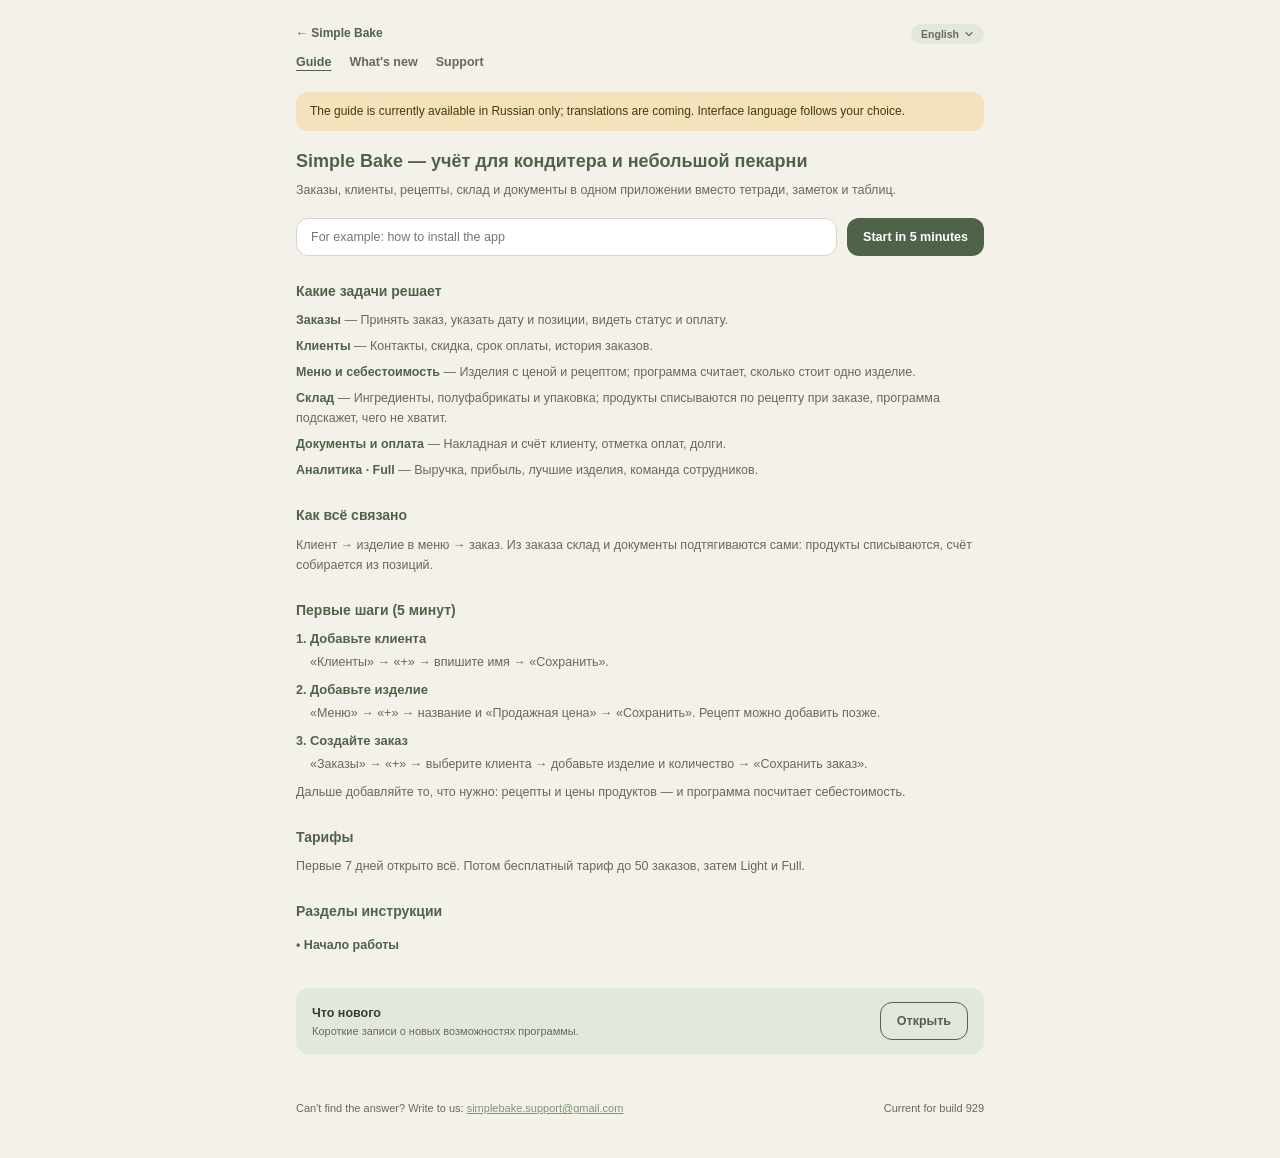
==== faq/index.html @ 9cab0dc3 "FAQ: оформление как у privacy/terms (системный шрифт, узкая колонка, без карточек) Co-Authored-By: C" ====
<!DOCTYPE html>
<html lang="ru"><head><meta charset="utf-8"><meta name="viewport" content="width=device-width,initial-scale=1"><meta name="robots" content="noindex">
<title>Инструкция — Simple Bake</title>

<link rel="stylesheet" href="/faq/faq.css?v=5"></head>
<body data-page="home"><div id="app"><p style="padding:2rem">…</p></div><script src="/faq/faq.js?v=5"></script></body></html>
---- faq/faq.css ----
/* Оформление как у privacy.html / terms.html / delete-account.html: системный шрифт, узкая колонка, зелёные заголовки */
:root{--cream:#f4f1ea;--sage:#7c9473;--sage-dark:#4f6349;--sage-light:#e3e8df;--ink:#3c3a34;--muted:#6b675d;--line:#e0dccf}
*{box-sizing:border-box}
html,body{margin:0}
body{font-family:'Segoe UI',Arial,sans-serif;background:var(--cream);color:var(--ink);line-height:1.6;font-size:12.5px}
a{color:var(--sage)}
h1{color:var(--sage-dark);font-size:18px;margin:0 0 4px}
h2{color:var(--sage-dark);font-size:14px;margin:24px 0 8px}
h3{font-size:13px;margin:0}
p{color:var(--muted);margin:0 0 10px}
.wrap{max-width:720px;margin:0 auto;padding:0 16px}
header.top .wrap{display:flex;flex-wrap:wrap;gap:8px 16px;align-items:center;padding-top:24px;padding-bottom:12px}
.wordmark{font-size:12px;font-weight:600;color:var(--sage-dark);text-decoration:none;order:1;margin-right:auto}
.wordmark::before{content:'← '}
.langs{order:2}
nav.main{order:3;flex:0 0 100%;display:flex;flex-wrap:wrap;gap:4px 18px;font-size:12.5px;font-weight:600}
nav.main a{text-decoration:none;color:var(--muted)}
nav.main a[aria-current="page"]{color:var(--sage-dark);text-decoration:underline;text-underline-offset:4px}
main{padding:8px 0 40px}
.eyebrow{display:none}
.lead{font-size:12.5px;color:var(--muted);margin:0 0 18px}
.notice{background:#f3e3bd;color:#4d3705;border-radius:12px;padding:10px 14px;margin:0 0 16px;font-size:12px}
.searchrow{display:flex;flex-wrap:wrap;gap:10px;align-items:center}
.searchrow input{flex:1 1 240px;height:38px;border:1px solid #d8d4c8;border-radius:12px;padding:0 14px;font:inherit;background:#fff;color:var(--ink)}
.btn{display:inline-flex;align-items:center;height:38px;padding:0 16px;border-radius:12px;background:var(--sage-dark);color:#fff;text-decoration:none;font-weight:700;font-size:12.5px}
.btn:hover{background:#3e5039;color:#fff}
.btn.ghost{background:transparent;color:var(--sage-dark);border:1px solid var(--sage-dark)}
:focus-visible{outline:2px solid var(--sage);outline-offset:2px}
section.block{margin:0}
.cards{display:block}
.card,.step{margin:0 0 6px;padding:0;background:none;border:0}
.card .tag{display:inline;font-weight:700;color:var(--sage-dark);font-size:12.5px}
.card .tag::after{content:' — ';font-weight:400;color:var(--muted)}
.card p{display:inline;margin:0}
.step .n{display:inline;font-weight:700;color:var(--sage-dark)}
.step .n::after{content:'. '}
.step h3{display:inline;color:var(--sage-dark)}
.step p{margin:2px 0 8px 14px}
.note{margin:8px 0 0}
.seclinks{display:block}
.seclinks a{display:block;padding:5px 0;text-decoration:none;font-weight:600;color:var(--sage-dark)}
.seclinks a::before{content:'• ';color:var(--muted)}
.results{margin:12px 0 0}
.results a{display:block;padding:8px 0;border-bottom:1px solid var(--line);text-decoration:none;color:var(--sage-dark);font-weight:600}
.results small{display:block;color:var(--muted);font-weight:400}
.newsbar,.help{margin-top:28px;background:var(--sage-light);border-radius:12px;padding:14px 16px;font-size:12.5px;display:flex;flex-wrap:wrap;gap:10px 16px;align-items:center;justify-content:space-between}
.help{display:block}
.layout{display:block}
aside.side{margin:0 0 14px}
aside.side .lbl{font-size:11px;font-weight:700;letter-spacing:.06em;color:var(--muted);margin-bottom:4px}
aside.side nav{display:flex;flex-wrap:wrap;gap:4px 16px}
aside.side a{text-decoration:none;color:var(--muted);font-weight:600}
aside.side a[aria-current="page"]{color:var(--sage-dark);text-decoration:underline;text-underline-offset:4px}
.crumbs{font-size:11px;color:var(--muted);margin:0 0 6px}
details.item{border-bottom:1px solid var(--line)}
details.item>summary{padding:11px 0;cursor:pointer;font-weight:700;font-size:13.5px;color:var(--sage-dark);display:flex;gap:12px;align-items:center;justify-content:space-between;list-style:none}
details.item>summary::-webkit-details-marker{display:none}
details.item>summary .plus{font-size:18px;flex:none;color:var(--sage)}
details.item[open]>summary .plus{transform:rotate(45deg)}
details.item .body{padding:0 0 12px;font-size:12.5px}
details.item .body p{color:var(--muted)}
.chips{display:flex;flex-wrap:wrap;gap:8px;align-items:center;margin-top:8px}
.chip{background:var(--sage-light);border-radius:999px;padding:2px 10px;font-size:10.5px;font-weight:700;color:var(--sage-dark)}
.meta{font-size:11px;color:var(--muted)}
.news-day{font-size:12px;letter-spacing:.04em;color:var(--sage-dark);margin:20px 0 6px}
article.entry{padding:10px 0;border-bottom:1px solid var(--line)}
article.entry h3{color:var(--sage-dark);margin:4px 0}
article.entry p{margin:0 0 6px}
.badge{background:#f3e3c4;color:#8a6a24;border-radius:999px;padding:2px 8px;font-size:10px;font-weight:700;margin-left:8px;text-transform:uppercase;letter-spacing:.03em}
footer.bot{font-size:11px;color:var(--muted)}
footer.bot .wrap{display:flex;flex-wrap:wrap;gap:6px 20px;justify-content:space-between;padding-top:6px;padding-bottom:40px}
.langs{position:relative;display:inline-block}
.lang-btn{display:inline-flex;align-items:center;gap:5px;background:var(--sage-light);border:0;border-radius:999px;padding:4px 10px;font:700 10.5px 'Segoe UI',Arial,sans-serif;color:var(--muted);cursor:pointer}
.lang-btn svg{width:10px;height:10px}
.lang-list{display:none;position:absolute;right:0;top:calc(100% + 8px);z-index:50;width:min(270px,calc(100vw - 32px));background:#fffdf8;border-radius:20px;padding:10px;box-shadow:0 22px 44px -14px rgba(40,32,12,.45),0 4px 10px -4px rgba(40,32,12,.18);border:1px solid rgba(255,255,255,.9);flex-direction:column;gap:10px}
.langs.open .lang-list{display:flex}
.lang-item{display:flex;align-items:center;justify-content:space-between;min-height:48px;padding:8px 12px;border:1px solid rgba(255,255,255,.9);border-radius:14px;background:#fff;box-shadow:0 12px 24px -10px rgba(70,58,30,.32),0 3px 6px -2px rgba(70,58,30,.12),inset 0 1px 0 #fff;font-size:14.5px;font-weight:600;color:#322f28;text-decoration:none}
.lang-item.selected{box-shadow:0 0 0 2px rgba(124,148,115,.6),0 12px 24px -10px rgba(70,58,30,.32);color:var(--sage-dark)}
.lang-hint{font-size:12px;font-weight:500;color:#8d887b;margin-left:4px}
.lang-draft{display:inline-block;font-size:9px;font-weight:700;letter-spacing:.03em;text-transform:uppercase;background:#f3e3c4;color:#8a6a24;padding:2px 6px;border-radius:999px;margin-left:6px;vertical-align:middle}
.lang-check{width:18px;height:18px;flex:none}
.embedbar{position:sticky;top:0;z-index:20;display:flex;gap:18px;align-items:center;padding:10px 16px;background:var(--cream);border-bottom:1px solid var(--line);font-size:12.5px;font-weight:600}
.embedbar a{text-decoration:none;color:var(--muted);padding:2px 0}
.embedbar a[aria-current="page"]{color:var(--sage-dark);text-decoration:underline;text-underline-offset:4px}
body.embed main{padding-top:14px}
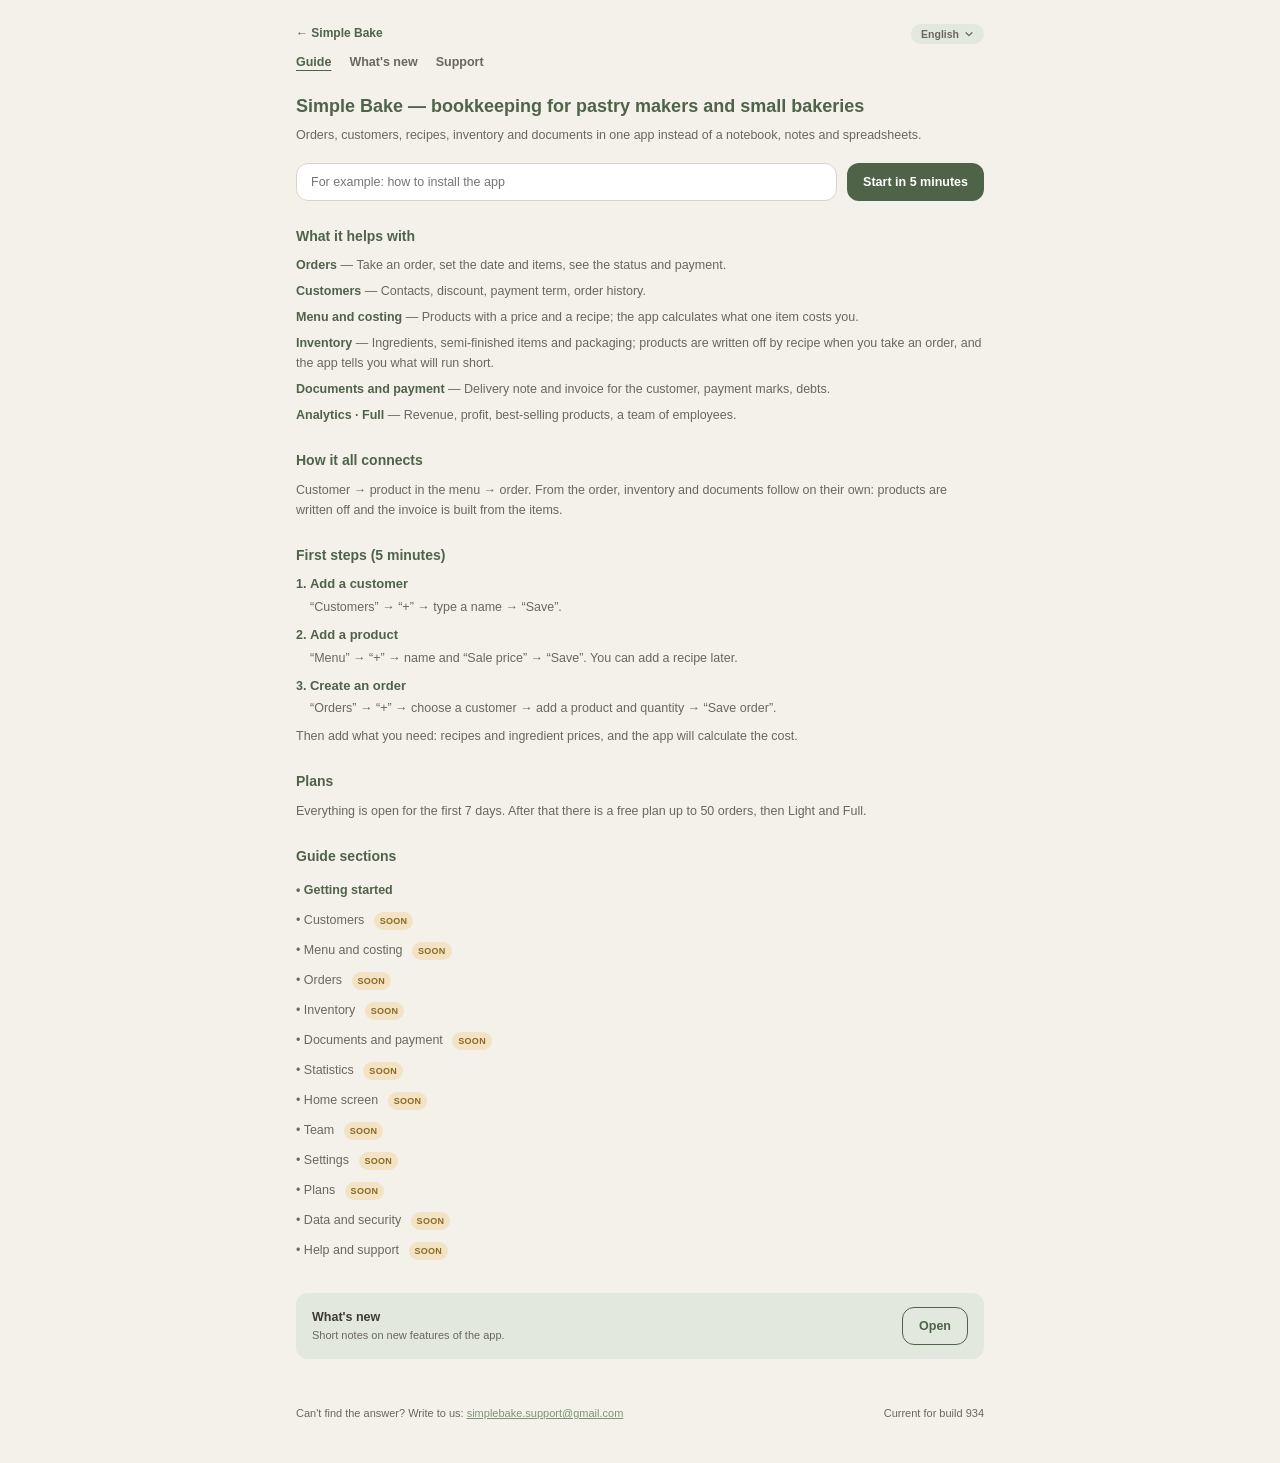
==== commit 3306141c: "FAQ: русский и английский, заглушки неготовых разделов, счётчик GoatCounter, сборка 934 Co-Authored-" ====
--- a/faq/index.html
+++ b/faq/index.html
@@ -2,5 +2,6 @@
 <html lang="ru"><head><meta charset="utf-8"><meta name="viewport" content="width=device-width,initial-scale=1"><meta name="robots" content="noindex">
 <title>Инструкция — Simple Bake</title>
 
-<link rel="stylesheet" href="/faq/faq.css?v=5"></head>
-<body data-page="home"><div id="app"><p style="padding:2rem">…</p></div><script src="/faq/faq.js?v=5"></script></body></html>
+<link rel="stylesheet" href="/faq/faq.css?v=8"></head>
+<body data-page="home"><div id="app"><p style="padding:2rem">…</p></div><script src="/faq/faq.js?v=8"></script><script>window.goatcounter={allow_frame:true,path:function(p){var q=location.search,s=/[?&]s=([^&#]*)/.exec(q),e=/[?&]embed=1(&|$|#)/.test(q),r=location.pathname.replace(/^\/faq/,'').replace(/\/index\.html$/,'/');if(s&&r.indexOf('/section')===0)r='/section/'+s[1];return (e?'/faq-app':'/faq')+(r==='/'?'':r)}}</script>
+<script data-goatcounter="https://simple-bake.goatcounter.com/count" async src="//gc.zgo.at/count.js"></script></body></html>
--- a/faq/faq.css
+++ b/faq/faq.css
@@ -83,3 +83,7 @@
 .embedbar a{text-decoration:none;color:var(--muted);padding:2px 0}
 .embedbar a[aria-current="page"]{color:var(--sage-dark);text-decoration:underline;text-underline-offset:4px}
 body.embed main{padding-top:14px}
+.seclinks a.soon,aside.side a.soon{color:var(--muted);font-weight:400}
+.soon-tag{display:inline-block;font-size:9px;font-weight:700;letter-spacing:.03em;text-transform:uppercase;background:#f3e3c4;color:#8a6a24;padding:2px 6px;border-radius:999px;margin-left:6px;vertical-align:middle}
+.stub{background:var(--sage-light);border-radius:12px;padding:14px 16px;margin:12px 0}
+.stub p{color:var(--ink);margin:0 0 8px}
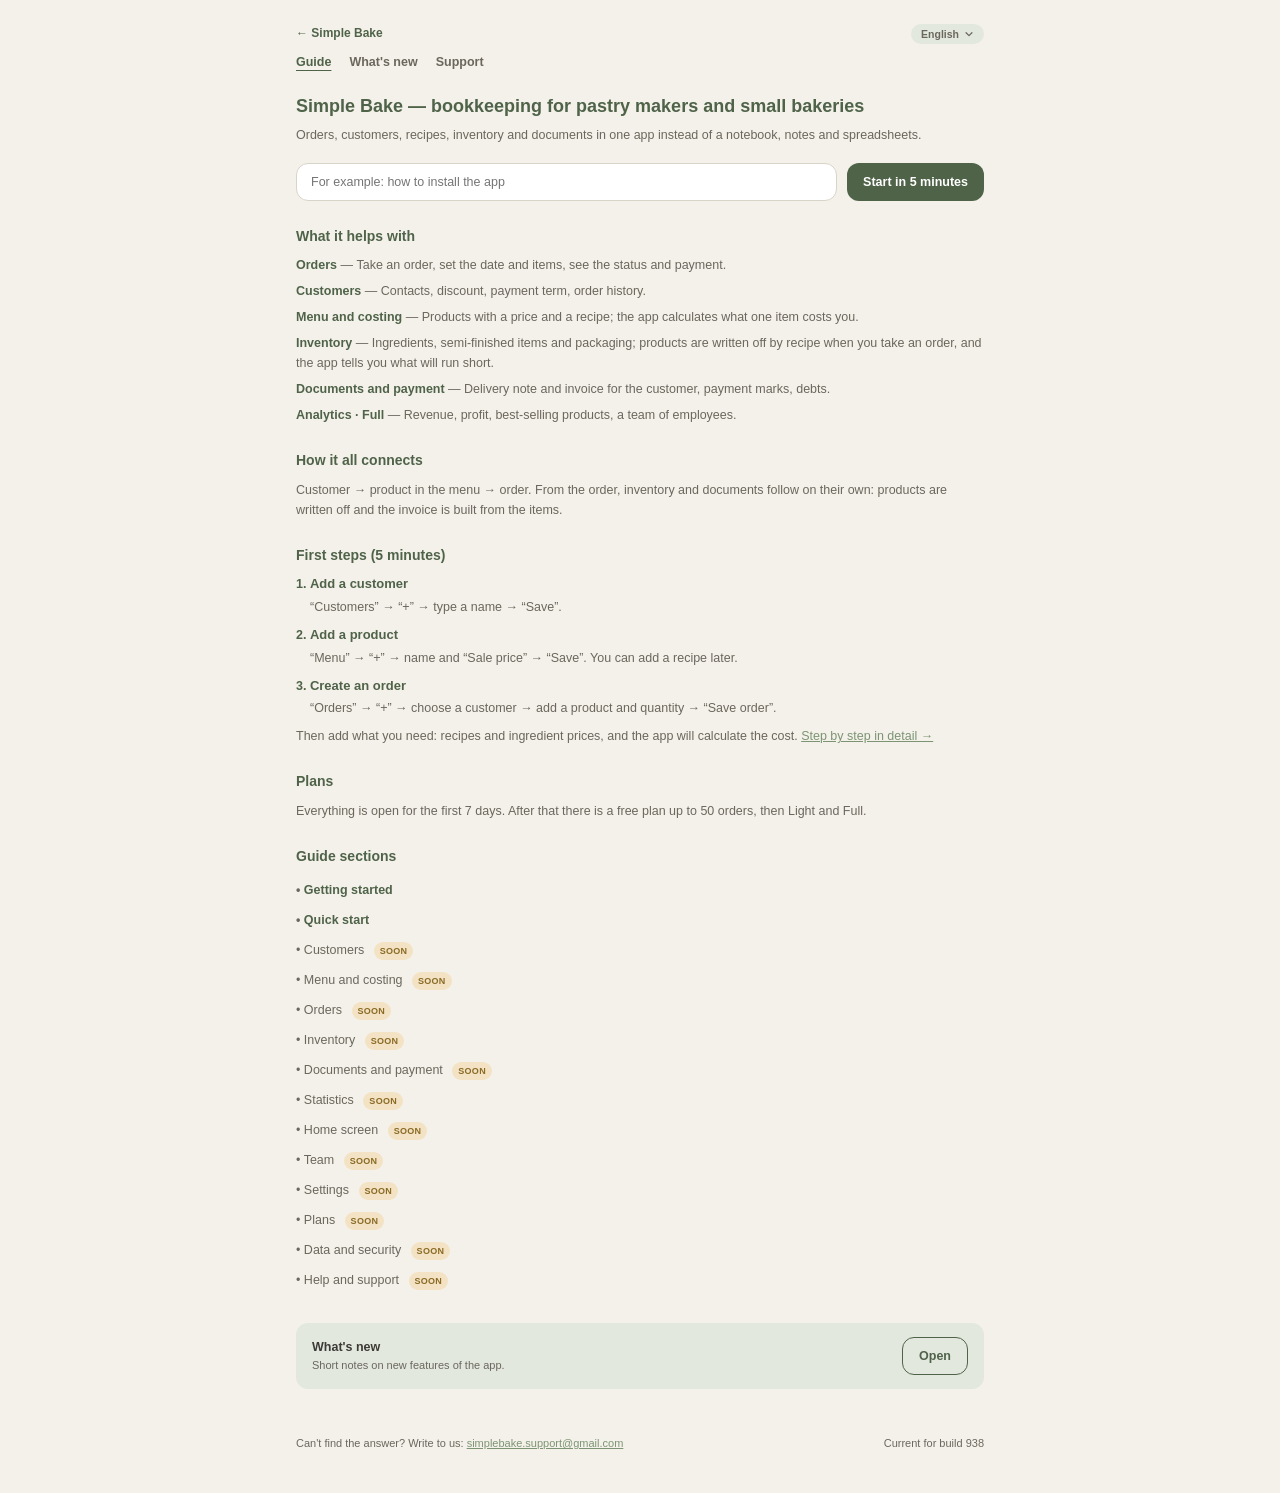
==== commit 2143d316: "FAQ: страница «Как начать» (ru/en), поддержка скриншотов, ссылка с главной, сборка 938 Co-Authored-B" ====
--- a/faq/index.html
+++ b/faq/index.html
@@ -2,6 +2,6 @@
 <html lang="ru"><head><meta charset="utf-8"><meta name="viewport" content="width=device-width,initial-scale=1"><meta name="robots" content="noindex">
 <title>Инструкция — Simple Bake</title>
 
-<link rel="stylesheet" href="/faq/faq.css?v=8"></head>
-<body data-page="home"><div id="app"><p style="padding:2rem">…</p></div><script src="/faq/faq.js?v=8"></script><script>window.goatcounter={allow_frame:true,path:function(p){var q=location.search,s=/[?&]s=([^&#]*)/.exec(q),e=/[?&]embed=1(&|$|#)/.test(q),r=location.pathname.replace(/^\/faq/,'').replace(/\/index\.html$/,'/');if(s&&r.indexOf('/section')===0)r='/section/'+s[1];return (e?'/faq-app':'/faq')+(r==='/'?'':r)}}</script>
+<link rel="stylesheet" href="/faq/faq.css?v=9"></head>
+<body data-page="home"><div id="app"><p style="padding:2rem">…</p></div><script src="/faq/faq.js?v=9"></script><script>window.goatcounter={allow_frame:true,path:function(p){var q=location.search,s=/[?&]s=([^&#]*)/.exec(q),e=/[?&]embed=1(&|$|#)/.test(q),r=location.pathname.replace(/^\/faq/,'').replace(/\/index\.html$/,'/');if(s&&r.indexOf('/section')===0)r='/section/'+s[1];return (e?'/faq-app':'/faq')+(r==='/'?'':r)}}</script>
 <script data-goatcounter="https://simple-bake.goatcounter.com/count" async src="//gc.zgo.at/count.js"></script></body></html>
--- a/faq/faq.css
+++ b/faq/faq.css
@@ -87,3 +87,10 @@
 .soon-tag{display:inline-block;font-size:9px;font-weight:700;letter-spacing:.03em;text-transform:uppercase;background:#f3e3c4;color:#8a6a24;padding:2px 6px;border-radius:999px;margin-left:6px;vertical-align:middle}
 .stub{background:var(--sage-light);border-radius:12px;padding:14px 16px;margin:12px 0}
 .stub p{color:var(--ink);margin:0 0 8px}
+.shots{display:flex;flex-wrap:wrap;gap:14px;margin:10px 0 4px}
+.shot{margin:0;max-width:260px}
+.shot-btn{display:block;padding:0;border:1px solid var(--line);border-radius:14px;background:#fff;overflow:hidden;cursor:zoom-in;line-height:0}
+.shot-btn img{display:block;width:100%;height:auto}
+.shot figcaption{font-size:11px;color:var(--muted);margin-top:4px;line-height:1.4}
+.lightbox{position:fixed;inset:0;z-index:100;background:rgba(30,28,20,.82);display:flex;align-items:center;justify-content:center;padding:16px;cursor:zoom-out}
+.lightbox img{max-width:100%;max-height:100%;border-radius:12px;box-shadow:0 20px 60px rgba(0,0,0,.5)}
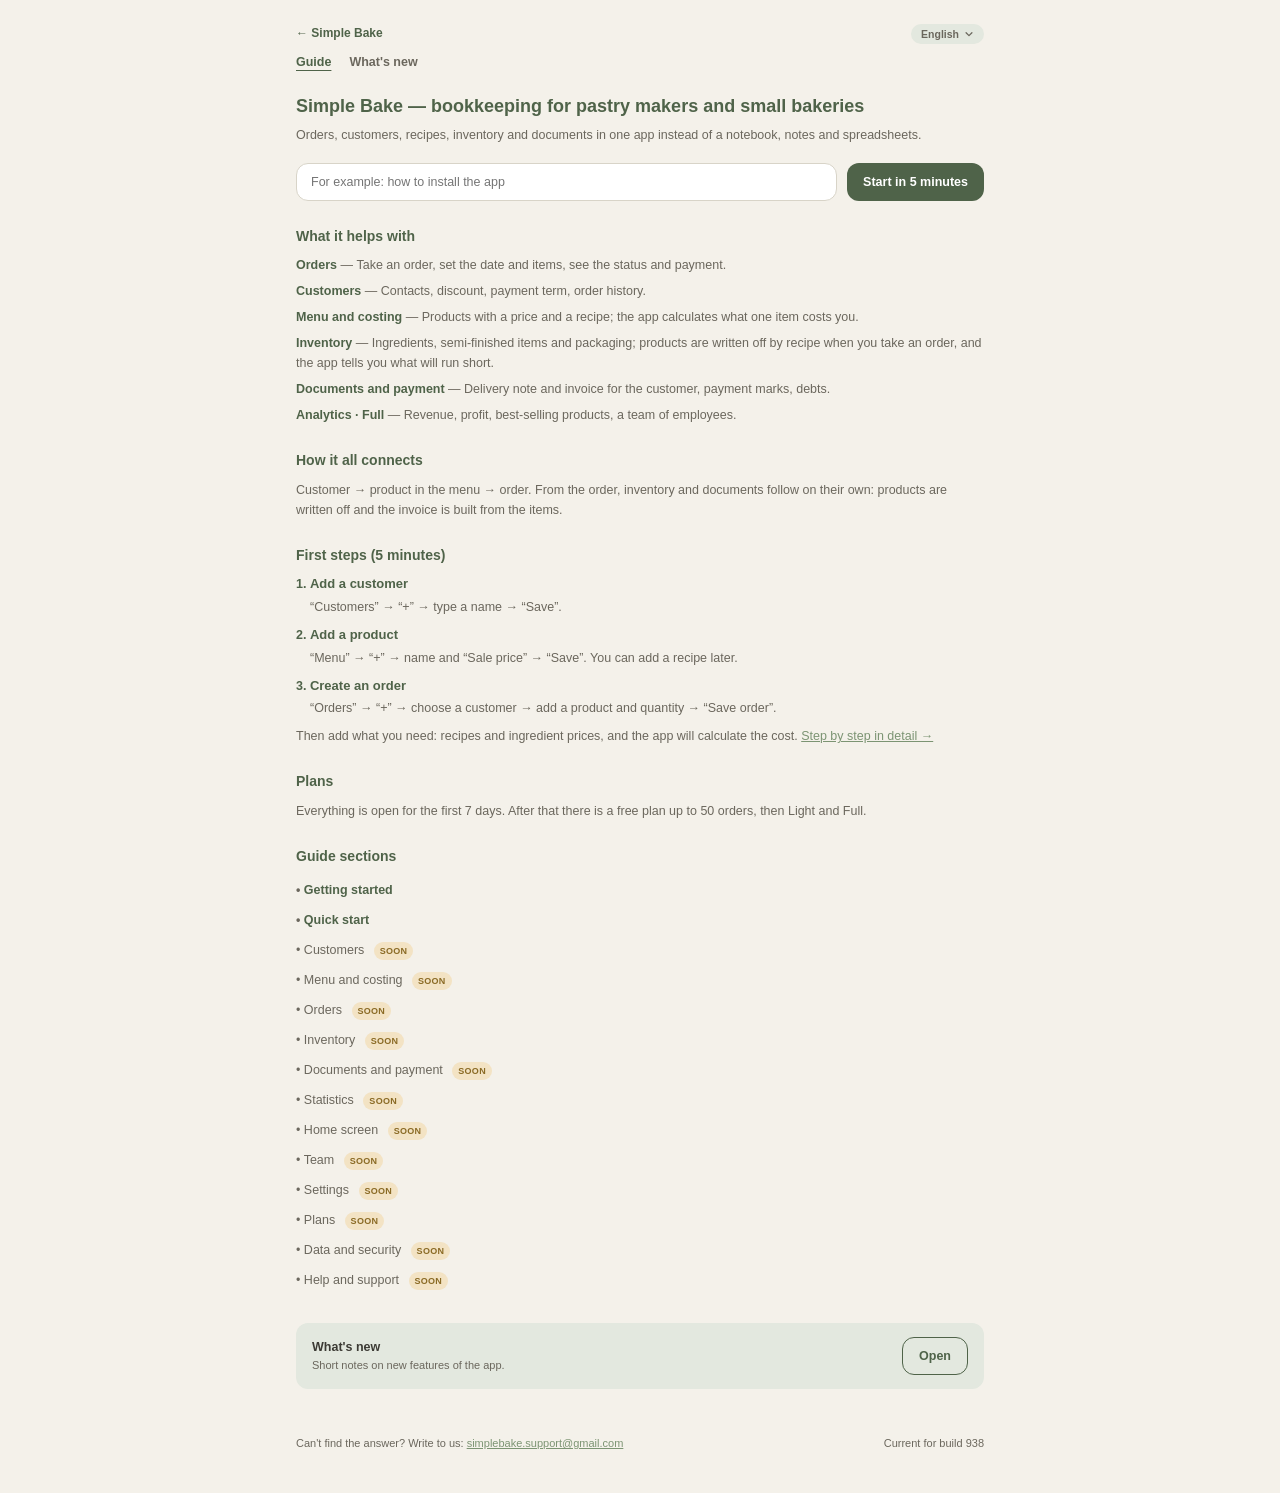
==== commit f5bbeb54: "FAQ header: remove Support link; landing footer: 'Write to us' under FAQ (v11) Co-Authored-By: Claud" ====
--- a/faq/index.html
+++ b/faq/index.html
@@ -2,6 +2,6 @@
 <html lang="ru"><head><meta charset="utf-8"><meta name="viewport" content="width=device-width,initial-scale=1"><meta name="robots" content="noindex">
 <title>Инструкция — Simple Bake</title>
 
-<link rel="stylesheet" href="/faq/faq.css?v=9"></head>
-<body data-page="home"><div id="app"><p style="padding:2rem">…</p></div><script src="/faq/faq.js?v=9"></script><script>window.goatcounter={allow_frame:true,path:function(p){var q=location.search,s=/[?&]s=([^&#]*)/.exec(q),e=/[?&]embed=1(&|$|#)/.test(q),r=location.pathname.replace(/^\/faq/,'').replace(/\/index\.html$/,'/');if(s&&r.indexOf('/section')===0)r='/section/'+s[1];return (e?'/faq-app':'/faq')+(r==='/'?'':r)}}</script>
+<link rel="stylesheet" href="/faq/faq.css?v=11"></head>
+<body data-page="home"><div id="app"><p style="padding:2rem">…</p></div><script src="/faq/faq.js?v=11"></script><script>window.goatcounter={allow_frame:true,path:function(p){var q=location.search,s=/[?&]s=([^&#]*)/.exec(q),e=/[?&]embed=1(&|$|#)/.test(q),r=location.pathname.replace(/^\/faq/,'').replace(/\/index\.html$/,'/');if(s&&r.indexOf('/section')===0)r='/section/'+s[1];return (e?'/faq-app':'/faq')+(r==='/'?'':r)}}</script>
 <script data-goatcounter="https://simple-bake.goatcounter.com/count" async src="//gc.zgo.at/count.js"></script></body></html>
--- a/faq/faq.css
+++ b/faq/faq.css
@@ -94,3 +94,7 @@
 .shot figcaption{font-size:11px;color:var(--muted);margin-top:4px;line-height:1.4}
 .lightbox{position:fixed;inset:0;z-index:100;background:rgba(30,28,20,.82);display:flex;align-items:center;justify-content:center;padding:16px;cursor:zoom-out}
 .lightbox img{max-width:100%;max-height:100%;border-radius:12px;box-shadow:0 20px 60px rgba(0,0,0,.5)}
+
+/* anchors under sticky embed bar */
+body.embed [id]{scroll-margin-top:64px}
+html:has(body.embed){scroll-padding-top:64px}
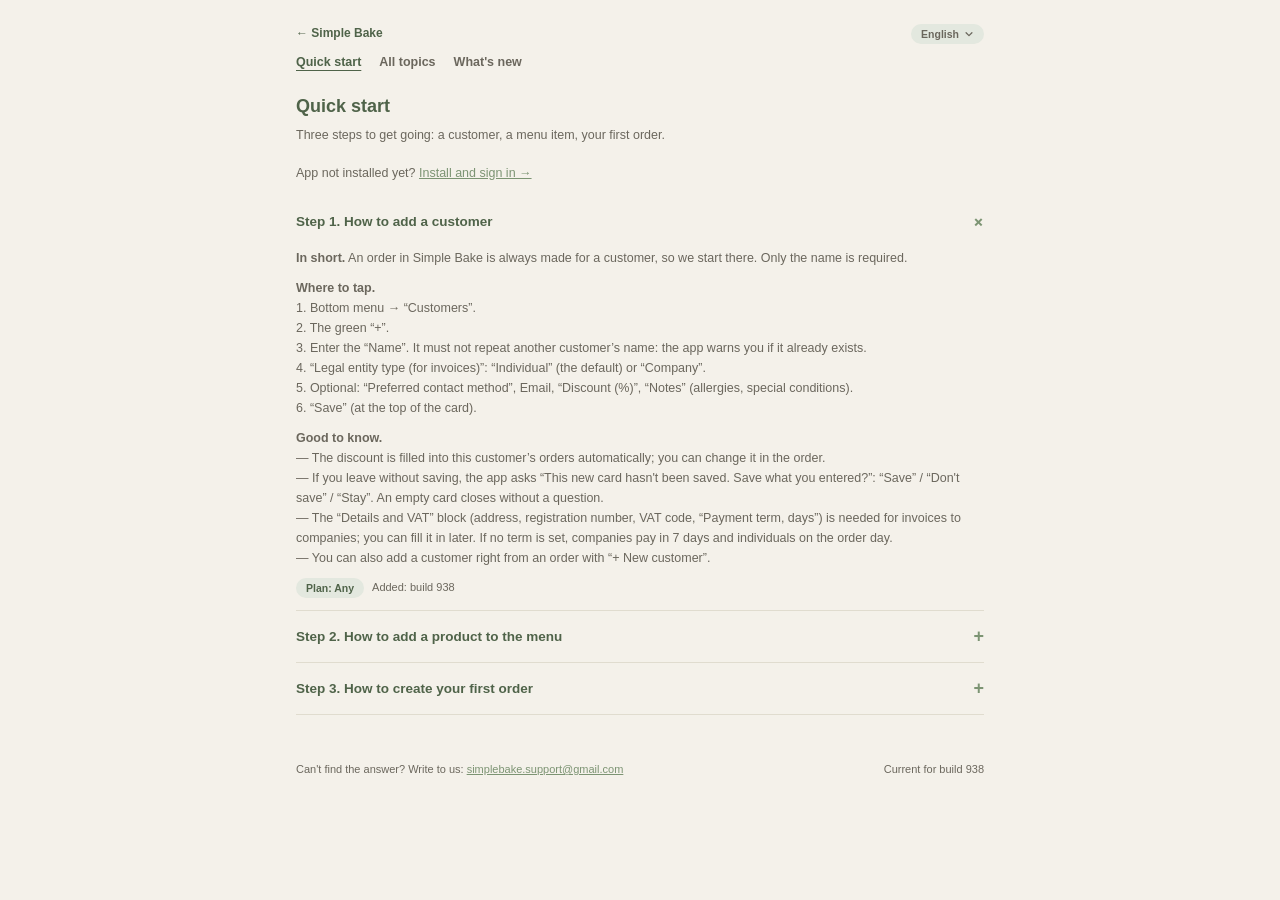
==== commit 46f3bbeb: "FAQ: three tabs (Quick start / All topics / What's new), quick start is the default page (v13) Co-Au" ====
--- a/faq/index.html
+++ b/faq/index.html
@@ -2,6 +2,6 @@
 <html lang="ru"><head><meta charset="utf-8"><meta name="viewport" content="width=device-width,initial-scale=1"><meta name="robots" content="noindex">
 <title>Инструкция — Simple Bake</title>
 
-<link rel="stylesheet" href="/faq/faq.css?v=11"></head>
-<body data-page="home"><div id="app"><p style="padding:2rem">…</p></div><script src="/faq/faq.js?v=11"></script><script>window.goatcounter={allow_frame:true,path:function(p){var q=location.search,s=/[?&]s=([^&#]*)/.exec(q),e=/[?&]embed=1(&|$|#)/.test(q),r=location.pathname.replace(/^\/faq/,'').replace(/\/index\.html$/,'/');if(s&&r.indexOf('/section')===0)r='/section/'+s[1];return (e?'/faq-app':'/faq')+(r==='/'?'':r)}}</script>
+<link rel="stylesheet" href="/faq/faq.css?v=13"></head>
+<body data-page="home"><div id="app"><p style="padding:2rem">…</p></div><script src="/faq/faq.js?v=13"></script><script>window.goatcounter={allow_frame:true,path:function(p){var q=location.search,s=/[?&]s=([^&#]*)/.exec(q),e=/[?&]embed=1(&|$|#)/.test(q),r=location.pathname.replace(/^\/faq/,'').replace(/\/index\.html$/,'/');if(s&&r.indexOf('/section')===0)r='/section/'+s[1];if(/[?&]view=all(&|$|#)/.test(q))r='/all';return (e?'/faq-app':'/faq')+(r==='/'?'':r)}}</script>
 <script data-goatcounter="https://simple-bake.goatcounter.com/count" async src="//gc.zgo.at/count.js"></script></body></html>
